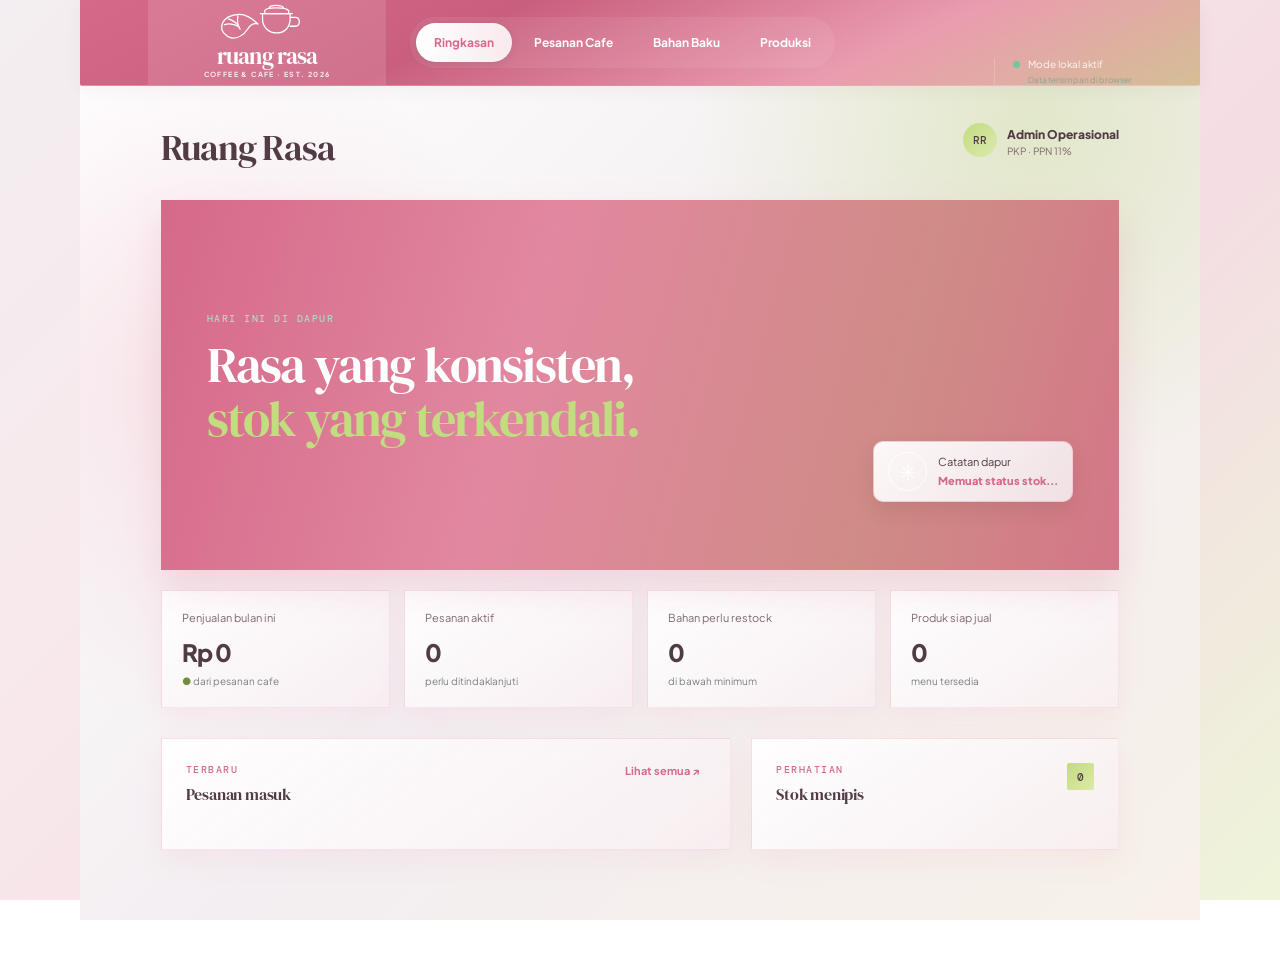
==== index.html @ 70f633cb "Add files via upload" ====
<!doctype html>
<html lang="id">
<head>
  <meta charset="UTF-8">
  <meta name="viewport" content="width=device-width, initial-scale=1.0">
  <title>Ruang Rasa | Penjualan & Persediaan</title>
  <link rel="preconnect" href="https://fonts.googleapis.com">
  <link rel="preconnect" href="https://fonts.gstatic.com" crossorigin>
  <link href="https://fonts.googleapis.com/css2?family=DM+Mono:wght@400;500&family=DM+Serif+Display:ital@0;1&family=Plus+Jakarta+Sans:wght@400;500;600;700;800&display=swap" rel="stylesheet">
  <link rel="stylesheet" href="styles.css">
  <link rel="stylesheet" href="theme.css">
</head>
<body>
  <div class="app-shell">
    <aside class="sidebar">
      <div class="brand" aria-label="Logo Ruang Rasa"><div class="brand-art"><svg viewBox="0 0 150 72" role="img" aria-hidden="true"><g class="logo-drawing"><path d="M69 18h37v7c0 12-8 19-18 19S69 37 69 25v-7Z"/><path d="M66 18h43M72 14c2-5 29-5 32 0v4H72v-4ZM78 10c1-4 17-4 19 0"/><path d="M106 23h7c7 0 7 12 0 12h-7"/><path d="M28 51c-9-3-16-10-13-19 3-8 12-13 23-13 10 0 18 6 25 13-7-2-11 2-14 7-4 6-10 12-21 12Z"/><path d="M18 33c7-3 13-1 20 3M23 25c5 1 9 4 13 8M36 21c-1 6-1 12 3 18"/></g></svg></div><div class="brand-copy"><strong>ruang rasa</strong><small>COFFEE &amp; CAFE · EST. 2026</small></div></div>
      <nav>
        <button class="nav-item active" data-view="dashboard"><span>⌂</span> Ringkasan</button>
        <button class="nav-item" data-view="orders"><span>↗</span> Pesanan Cafe</button>
        <button class="nav-item" data-view="inventory"><span>◫</span> Bahan Baku</button>
        <button class="nav-item" data-view="production"><span>✦</span> Produksi</button>
      </nav>
      <div class="sidebar-footer"><span class="status-dot"></span><span id="connection-status">Mode lokal aktif</span><small id="connection-mode">Data tersimpan di browser</small></div>
    </aside>

    <main class="main-content">
      <header class="topbar"><div><p class="eyebrow" id="current-date"></p><h1 id="page-title">Ruang Rasa</h1></div><div class="user-chip"><span>RR</span><div><strong>Admin Operasional</strong><small>PKP · PPN 11%</small></div></div></header>
      <div id="notice" class="notice" hidden></div>

      <section id="dashboard-view" class="view active-view">
        <div class="hero-strip"><div><span class="eyebrow light">HARI INI DI DAPUR</span><h2>Rasa yang konsisten,<br><em>stok yang terkendali.</em></h2></div><div class="hero-note"><span class="hero-icon">✳</span><span>Catatan dapur<br><strong id="low-stock-note">Memuat status stok...</strong></span></div></div>
        <div class="metrics"><article><span class="metric-label">Penjualan bulan ini</span><strong id="metric-sales">Rp 0</strong><small><b class="positive">●</b> dari pesanan cafe</small></article><article><span class="metric-label">Pesanan aktif</span><strong id="metric-orders">0</strong><small>perlu ditindaklanjuti</small></article><article><span class="metric-label">Bahan perlu restock</span><strong id="metric-stock">0</strong><small>di bawah minimum</small></article><article><span class="metric-label">Produk siap jual</span><strong id="metric-products">0</strong><small>menu tersedia</small></article></div>
        <div class="content-grid"><section class="panel wide"><div class="panel-heading"><div><span class="eyebrow">TERBARU</span><h3>Pesanan masuk</h3></div><button class="text-button" data-view-link="orders">Lihat semua ↗</button></div><div id="recent-orders" class="order-list"></div></section><section class="panel"><div class="panel-heading"><div><span class="eyebrow">PERHATIAN</span><h3>Stok menipis</h3></div><span class="count-badge" id="stock-count">0</span></div><div id="low-stock-list" class="stock-list"></div></section></div>
      </section>

      <section id="orders-view" class="view"><div class="section-heading"><div><span class="eyebrow">PENJUALAN</span><h2>Pesanan cafe</h2><p>Catat pesanan makanan dan minuman dari cafe pelanggan.</p></div><button class="primary-button" id="open-order">+ Pesanan baru</button></div><div class="toolbar"><input id="order-search" type="search" placeholder="Cari cafe pelanggan..."></div><div class="panel"><div id="orders-table" class="table-wrap"></div></div></section>

      <section id="inventory-view" class="view"><div class="section-heading"><div><span class="eyebrow">PERSEDIAAN</span><h2>Bahan baku</h2><p>Pantau stok, kedaluwarsa, dan penerimaan bahan dari supplier.</p></div><div class="button-group"><button class="secondary-button" id="open-material">+ Bahan baku</button><button class="primary-button" id="open-purchase">+ Terima pembelian</button></div></div><div id="stock-monitor" class="monitor-grid"></div><div class="toolbar"><input id="material-search" type="search" placeholder="Cari bahan atau supplier..."></div><div class="panel"><div id="inventory-table" class="table-wrap"></div></div><div class="panel movement-panel"><div class="panel-heading"><div><span class="eyebrow">AUDIT STOK</span><h3>Riwayat pergerakan bahan</h3></div><select id="movement-filter" class="status-select"><option value="all">Semua bahan</option></select></div><div id="movement-table" class="table-wrap"></div></div></section>

      <section id="production-view" class="view"><div class="section-heading"><div><span class="eyebrow">DAPUR</span><h2>Produksi menu</h2><p>Kurangi bahan baku dan tambahkan stok produk jadi dari resep.</p></div><button class="secondary-button" id="open-product">+ Produk menu</button></div><div class="production-layout"><div class="panel production-card"><span class="eyebrow">BATCH BARU</span><h3>Catat hasil produksi</h3><form id="production-form"><label>Produk<select id="production-product" required></select></label><label>Jumlah dibuat<input id="production-quantity" type="number" min="1" value="1" required></label><button class="primary-button" type="submit">Simpan produksi <span>→</span></button></form></div><div class="panel"><div class="panel-heading"><div><span class="eyebrow">MENU</span><h3>Stok produk jadi</h3></div></div><div class="toolbar compact"><input id="product-search" type="search" placeholder="Cari produk..."></div><div id="product-list" class="product-list"></div></div></div></section>
    </main>
  </div>

  <dialog id="order-dialog"><form method="dialog" id="order-form"><button class="close-button" value="cancel" aria-label="Tutup">×</button><span class="eyebrow">PESANAN BARU</span><h2>Siapkan pesanan cafe</h2><label>Nama cafe pelanggan<input id="cafe-name" required placeholder="Contoh: Kopi Sore"></label><label>Produk<select id="order-product" required></select></label><label>Jumlah<input id="order-quantity" type="number" min="1" value="1" required></label><div class="price-preview">Subtotal <strong id="order-preview">Rp 0</strong></div><button class="primary-button" type="submit">Buat pesanan →</button></form></dialog>
  <dialog id="purchase-dialog"><form method="dialog" id="purchase-form"><button class="close-button" value="cancel" aria-label="Tutup">×</button><span class="eyebrow">PENERIMAAN BAHAN</span><h2>Terima pembelian</h2><label>Bahan baku<select id="purchase-material" required></select></label><label>Jumlah diterima<input id="purchase-quantity" type="number" min="0.01" step="0.01" required></label><div class="form-hint">Stok akan langsung bertambah setelah disimpan.</div><button class="primary-button" type="submit">Tambah ke stok →</button></form></dialog>
  <dialog id="material-dialog"><form method="dialog" id="material-form"><button type="button" class="close-button" value="cancel" aria-label="Tutup">×</button><span class="eyebrow">MASTER BAHAN BAKU</span><h2 id="material-dialog-title">Tambah bahan baku</h2><input id="material-id" type="hidden"><label>Nama bahan<input id="material-name" required></label><div class="form-columns"><label>Satuan<input id="material-unit" required placeholder="kg, liter, pcs"></label><label>Stok awal<input id="material-stock" type="number" min="0" step="0.01" value="0" required></label></div><div class="form-columns"><label>Minimum stok<input id="material-minimum" type="number" min="0" step="0.01" value="0" required></label><label>Kedaluwarsa<input id="material-expiry" type="date"></label></div><label>Supplier<input id="material-supplier"></label><button class="primary-button" type="submit">Simpan bahan →</button></form></dialog>
  <dialog id="product-dialog"><form method="dialog" id="product-form"><button class="close-button" value="cancel" aria-label="Tutup">×</button><span class="eyebrow">MASTER PRODUK</span><h2 id="product-dialog-title">Tambah produk menu</h2><input id="product-id" type="hidden"><label>Nama produk<input id="product-name" required></label><div class="form-columns"><label>Kategori<select id="product-category"><option>Makanan</option><option>Minuman</option></select></label><label>Harga jual<input id="product-price" type="number" min="0" step="100" required></label></div><label>Stok produk jadi<input id="product-stock" type="number" min="0" step="1" value="0" required></label><div class="form-hint">Resep awal dapat diatur di database Supabase pada kolom recipe.</div><button class="primary-button" type="submit">Simpan produk →</button></form></dialog>
  <script src="app.js"></script>
</body>
</html>
---- styles.css ----
/* Ruang Rasa visual refresh: warm cafe workspace with top navigation. */
.app-shell{display:block;min-height:100vh;background:#f6f0e7}
.sidebar{position:sticky;top:0;z-index:20;width:100%;height:auto;min-height:76px;padding:0 5.5%;background:#fffaf3;color:#3d3029;border-bottom:1px solid #e8ded2;display:flex;flex-direction:row;align-items:center;gap:42px;box-shadow:0 4px 18px rgba(70,48,30,.05)}
.brand{padding:0;gap:11px;min-width:205px}.brand-mark{background:#b9663e;color:#fff3e8;border-radius:12px;width:37px;height:37px}.brand strong{color:#3d3029;font-size:16px}.brand small{color:#a28b7a}
.sidebar nav{display:flex;align-items:center;gap:4px;flex:1}.nav-item{width:auto;margin:0;padding:28px 15px;border-radius:0;background:transparent;color:#967f6d;font-size:11px;font-weight:700;position:relative}.nav-item span{font-size:17px;color:#b9663e}.nav-item.active,.nav-item:hover{background:transparent;color:#3d3029}.nav-item.active:after{content:'';position:absolute;left:14px;right:14px;bottom:0;height:3px;background:#b9663e;border-radius:3px 3px 0 0}
.sidebar-footer{margin:0;padding:0 0 0 20px;border-top:0;border-left:1px solid #e8ded2;color:#8d7767;white-space:nowrap;font-size:10px}.sidebar-footer small{color:#ae9887;margin-top:4px;padding-left:15px}
.main-content{width:100%;margin-left:0;padding:40px 5.5% 70px;background:linear-gradient(180deg,#f6f0e7 0,#fbf8f2 230px,#f7f8f4 100%)}
.topbar{margin-bottom:30px}.eyebrow{color:#a17d67;letter-spacing:1.5px}.topbar h1{color:#3d3029;font-size:30px;letter-spacing:-1.3px}.user-chip>span{background:#f1d9c6;color:#a65632}.user-chip small{color:#a17d67}
.hero-strip{min-height:218px;padding:38px 42px;border-radius:14px;background:#734631;box-shadow:0 16px 30px rgba(100,57,33,.16)}.hero-strip:after{border-color:rgba(255,235,214,.2);right:11%;top:-95px}.hero-strip h2{font-size:38px;letter-spacing:-1.8px}.hero-strip em{color:#f4c49f}.hero-note{color:#f0d9c8}.hero-icon{border-color:rgba(255,235,214,.45)}
.metrics{gap:14px;margin:18px 0 30px}.metrics article{border:1px solid #eadfd3;border-radius:10px;padding:20px;background:rgba(255,255,255,.86);box-shadow:0 8px 25px rgba(84,54,33,.05)}.metric-label{color:#9a8475}.metrics strong{color:#3d3029;font-size:24px}.positive{color:#568264}
.content-grid{gap:18px}.panel{border:1px solid #e8ded2;border-radius:10px;box-shadow:0 8px 25px rgba(84,54,33,.045);padding:24px}.panel h3{color:#3d3029}.text-button{color:#a75634}.count-badge{background:#f8e7d9;color:#b9663e}.order-row,.stock-row{border-color:#f0e8df}.pill{background:#edf5ed;color:#568264}.stock-row .stock-alert,.stock-alert{color:#b9663e}
.section-heading h2{color:#3d3029;font-size:31px}.section-heading p{color:#957e6c}.primary-button{background:#b9663e;border-radius:7px;box-shadow:0 6px 15px rgba(185,102,62,.2)}.primary-button:hover{background:#96502f}.secondary-button{background:#fff8ef;border-color:#e9cbb6;color:#a75634;border-radius:7px}
.toolbar input,input,select{border-color:#e6dbd0;background:#fffdfa}.toolbar input:focus,input:focus,select:focus{border-color:#c47a55;box-shadow:0 0 0 3px rgba(196,122,85,.1)}.data-table th{color:#a17d67}.data-table td{border-color:#f0e8df}.product-item{border-color:#eadfd3;border-radius:8px;background:#fffaf4}.product-item b{color:#568264}.monitor-card{border-color:#eadfd3;border-radius:9px;box-shadow:0 8px 25px rgba(84,54,33,.045)}.monitor-card.alert{border-color:#edc1a6;background:#fff7f1}.movement-panel{margin-top:18px}
@media(max-width:900px){.sidebar{padding:0 4%;gap:16px}.brand{min-width:auto}.sidebar nav{overflow:auto}.nav-item{padding:25px 11px}.sidebar-footer{display:none}.main-content{padding:30px 4%}.monitor-grid{grid-template-columns:repeat(2,1fr)}}
@media(max-width:580px){.sidebar{min-height:64px}.brand{min-width:38px}.brand>div{display:none}.sidebar nav{gap:0}.nav-item{padding:22px 9px;font-size:0}.nav-item span{font-size:18px}.nav-item.active:after{left:8px;right:8px}.main-content{padding:24px 4%}.topbar h1{font-size:23px}.hero-strip{padding:28px 25px;min-height:190px}.hero-strip h2{font-size:28px}.monitor-grid{grid-template-columns:1fr}.section-heading h2{font-size:27px}}
 .monitor-grid{display:grid;grid-template-columns:repeat(3,1fr);gap:12px;margin-bottom:17px}.monitor-card{background:#fff;border:1px solid var(--line);padding:17px;box-shadow:var(--shadow)}.monitor-card.alert{border-color:#f0c7b9;background:#fffaf7}.monitor-card strong{display:block;font-size:13px}.monitor-card .monitor-value{font:500 20px 'DM Mono';margin:12px 0 5px}.monitor-card small{color:var(--muted);font-size:10px}.monitor-card .trend-down{color:var(--orange)}.monitor-card .trend-up{color:var(--green)}.movement-panel{margin-top:17px}.movement-type{font:500 10px 'DM Mono';padding:5px 8px;border-radius:20px}.movement-type.consume{background:#fff0e8;color:var(--orange)}.movement-type.receive{background:#edf7f0;color:var(--green)}.movement-type.adjust{background:#f1f3f1;color:var(--muted)}
.button-group{display:flex;gap:8px;align-items:center}.secondary-button{padding:11px 14px;background:#edf5f0;color:var(--green);border:1px solid #cfe3d7;border-radius:5px;font-weight:700;font-size:11px}.secondary-button:hover{background:#dceee4}.toolbar{display:flex;justify-content:flex-end;margin:-8px 0 12px}.toolbar input{max-width:280px;margin:0;background:#fff}.toolbar.compact{margin:0 0 12px}.action-group{display:flex;gap:6px;align-items:center;white-space:nowrap}.icon-button{padding:6px 8px;border:1px solid var(--line);border-radius:4px;background:#fff;color:var(--green);font-size:11px}.icon-button:hover{background:#edf5f0}.icon-button.danger{color:#b34e43}.icon-button.danger:hover{background:#fff0ef}.status-select{width:auto;min-width:105px;padding:7px;margin:0;font-size:11px}.stock-alert{color:var(--orange)}.form-columns{display:grid;grid-template-columns:1fr 1fr;gap:12px}.product-item{position:relative}.product-item .action-group{margin-top:12px}.product-item .icon-button{font-size:10px}.empty-state{padding:22px 0;color:var(--muted);font-size:12px}@media(max-width:580px){.button-group{width:100%}.button-group button{flex:1}.form-columns{grid-template-columns:1fr}.toolbar{justify-content:stretch}.toolbar input{max-width:none}.data-table{min-width:680px}}
:root{--ink:#17201d;--muted:#7a827d;--line:#e3e8e3;--paper:#f7f8f4;--white:#fff;--mint:#d7eee3;--green:#24765b;--orange:#df7950;--yellow:#f3c667;--shadow:0 14px 35px rgba(30,53,43,.07)}*{box-sizing:border-box}body{margin:0;background:var(--paper);color:var(--ink);font:14px 'Manrope',sans-serif}button,input,select{font:inherit}button{cursor:pointer;border:0}.app-shell{display:flex;min-height:100vh}.sidebar{width:246px;background:#19241f;color:#d9e5df;display:flex;flex-direction:column;padding:28px 18px;position:fixed;inset:0 auto 0 0}.brand{display:flex;align-items:center;gap:11px;padding:0 10px 46px}.brand-mark{display:grid;place-items:center;width:33px;height:33px;border-radius:10px;background:var(--yellow);color:#18231e;font:bold 16px 'DM Mono'}strong{font-weight:800}.brand strong{display:block;font-size:15px;letter-spacing:-.5px}.brand small,.user-chip small{display:block;color:#8f9d96;font-size:10px;margin-top:3px}.nav-item{display:flex;align-items:center;gap:13px;width:100%;padding:13px 13px;margin:3px 0;border-radius:8px;background:transparent;color:#91a099;text-align:left}.nav-item span{width:19px;font-size:18px;text-align:center}.nav-item.active,.nav-item:hover{background:#2b3d35;color:#fff}.sidebar-footer{margin-top:auto;border-top:1px solid #324139;padding:17px 11px;color:#91a099;font-size:11px}.sidebar-footer small{display:block;padding-left:15px;margin-top:9px;color:#617068}.status-dot{display:inline-block;width:7px;height:7px;border-radius:50%;background:#71c89e;margin-right:8px}.main-content{width:calc(100% - 246px);margin-left:246px;padding:34px 5.5% 60px}.topbar{display:flex;align-items:flex-start;justify-content:space-between;margin-bottom:38px}.eyebrow{display:block;color:var(--muted);font:500 10px 'DM Mono';letter-spacing:1.2px}.topbar h1{font-size:27px;letter-spacing:-1.2px;margin:8px 0 0}.user-chip{display:flex;align-items:center;gap:10px;padding-top:3px}.user-chip>span{display:grid;place-items:center;width:34px;height:34px;border-radius:50%;background:var(--mint);color:var(--green);font:500 11px 'DM Mono'}.user-chip strong{font-size:12px}.hero-strip{display:flex;justify-content:space-between;align-items:center;min-height:195px;padding:30px 36px;background:#3d6858;color:#f5f8f1;border-radius:4px;position:relative;overflow:hidden}.hero-strip:after{content:'';position:absolute;width:260px;height:260px;border:1px solid rgba(255,255,255,.16);border-radius:50%;right:80px;top:-105px}.hero-strip h2{font-size:32px;line-height:1.1;letter-spacing:-1.5px;margin:12px 0}.hero-strip em{font-style:normal;color:#d7eee3}.eyebrow.light{color:#b4d5c5}.hero-note{display:flex;align-items:center;gap:11px;z-index:1;color:#d7e9e0;font-size:11px;line-height:1.7}.hero-icon{display:grid;place-items:center;border:1px solid rgba(255,255,255,.35);width:39px;height:39px;border-radius:50%;font-size:21px}.hero-note strong{color:#fff}.metrics{display:grid;grid-template-columns:repeat(4,1fr);gap:13px;margin:17px 0 28px}.metrics article{background:var(--white);border:1px solid var(--line);padding:18px 19px;box-shadow:var(--shadow)}.metric-label{display:block;color:var(--muted);font-size:11px;margin-bottom:13px}.metrics strong{display:block;font-size:23px;letter-spacing:-1px}.metrics small{display:block;color:var(--muted);font-size:10px;margin-top:8px}.positive{color:var(--green)}.content-grid{display:grid;grid-template-columns:1.55fr 1fr;gap:17px}.panel{background:var(--white);border:1px solid var(--line);padding:22px;box-shadow:var(--shadow)}.panel-heading{display:flex;align-items:flex-start;justify-content:space-between;margin-bottom:20px}.panel h3{font-size:16px;margin:7px 0 0;letter-spacing:-.4px}.text-button{color:var(--green);background:none;font-size:11px;font-weight:700}.count-badge{display:grid;place-items:center;background:#fff0e8;color:var(--orange);border-radius:50%;width:27px;height:27px;font:500 11px 'DM Mono'}.order-list,.stock-list{display:flex;flex-direction:column;gap:5px}.order-row,.stock-row{display:flex;justify-content:space-between;align-items:center;padding:13px 0;border-top:1px solid #edf0ed}.order-row:first-child,.stock-row:first-child{border-top:0}.order-name{font-weight:700;font-size:12px}.order-meta,.stock-row small{display:block;color:var(--muted);font-size:10px;margin-top:4px}.order-value{font:500 11px 'DM Mono'}.pill{font:500 9px 'DM Mono';padding:5px 8px;border-radius:20px;background:#f2f6f3;color:var(--green)}.stock-row .stock-alert{color:var(--orange)}.view{display:none}.active-view{display:block}.section-heading{display:flex;justify-content:space-between;align-items:end;margin-bottom:23px}.section-heading h2{font-size:29px;letter-spacing:-1.2px;margin:8px 0 5px}.section-heading p{margin:0;color:var(--muted);font-size:12px}.primary-button{padding:12px 16px;background:var(--green);color:#fff;border-radius:5px;font-weight:700;font-size:11px;box-shadow:0 5px 12px rgba(36,118,91,.17)}.primary-button:hover{background:#185942}.table-wrap{overflow:auto}.data-table{width:100%;border-collapse:collapse;text-align:left}.data-table th{color:var(--muted);font:500 10px 'DM Mono';letter-spacing:.5px;text-transform:uppercase;padding:0 12px 13px}.data-table td{border-top:1px solid #edf0ed;padding:14px 12px;font-size:12px}.data-table td:first-child,.data-table th:first-child{padding-left:0}.data-table td:last-child,.data-table th:last-child{padding-right:0}.production-layout{display:grid;grid-template-columns:330px 1fr;gap:17px}.production-card h3{font-size:20px;margin:9px 0 25px}form label{display:block;color:var(--muted);font-size:11px;font-weight:700;margin:15px 0}input,select{width:100%;border:1px solid var(--line);padding:12px;border-radius:4px;background:#fbfcfa;color:var(--ink);outline:none;margin-top:7px}input:focus,select:focus{border-color:var(--green)}form .primary-button{margin-top:12px;width:100%}.product-list{display:grid;grid-template-columns:repeat(2,1fr);gap:10px}.product-item{padding:15px;background:#f8faf7;border:1px solid var(--line)}.product-item strong{font-size:12px}.product-item small{display:block;color:var(--muted);font-size:10px;margin:6px 0 14px}.product-item b{font:500 12px 'DM Mono';color:var(--green)}.notice{padding:11px 15px;background:#fff2df;border:1px solid #f5d4a7;color:#845a27;margin:-17px 0 20px;border-radius:4px;font-size:12px}.notice.error{background:#fff0ef;border-color:#edbfbb;color:#993d38}dialog{border:0;padding:0;background:transparent}dialog::backdrop{background:rgba(24,36,31,.42)}dialog form{background:#fff;padding:28px;width:min(410px,calc(100vw - 30px));position:relative;box-shadow:0 20px 60px rgba(0,0,0,.2)}dialog h2{font-size:22px;letter-spacing:-.8px;margin:8px 0 20px}.close-button{position:absolute;right:16px;top:13px;background:none;font-size:25px;color:var(--muted)}.price-preview{display:flex;justify-content:space-between;padding:14px 0;border-top:1px solid var(--line);border-bottom:1px solid var(--line);font-size:12px;color:var(--muted);margin:19px 0}.price-preview strong{color:var(--ink)}.form-hint{font-size:11px;color:var(--muted);margin:18px 0}@media(max-width:900px){.sidebar{width:75px;padding:22px 10px}.brand{padding:0 10px 40px}.brand>div,.nav-item:not(.active)::after,.nav-item{font-size:0}.nav-item span{font-size:18px}.nav-item{justify-content:center;padding:13px 0}.sidebar-footer{font-size:0;padding:15px 5px}.sidebar-footer small{display:none}.main-content{width:calc(100% - 75px);margin-left:75px;padding:25px 4%}.metrics{grid-template-columns:repeat(2,1fr)}.content-grid,.production-layout{grid-template-columns:1fr}}@media(max-width:580px){.topbar h1{font-size:21px}.user-chip div{display:none}.hero-strip{padding:24px;min-height:180px}.hero-strip h2{font-size:25px}.hero-note{display:none}.metrics{gap:8px}.metrics article{padding:14px}.metrics strong{font-size:18px}.content-grid,.product-list{grid-template-columns:1fr}.section-heading{align-items:start;gap:14px;flex-direction:column}.section-heading h2{font-size:25px}}
---- theme.css ----
/* Ruang Rasa visual refresh: warm cafe workspace with top navigation. */
.app-shell{display:block;min-height:100vh;background:#f6f0e7}
.sidebar{position:sticky;top:0;z-index:20;width:100%;height:auto;min-height:86px;padding:0 5.5%;background:#fffaf3;color:#3d3029;border-bottom:1px solid #e8ded2;display:flex;flex-direction:row;align-items:center;gap:24px;box-shadow:0 4px 18px rgba(70,48,30,.05)}
.brand{display:flex;flex-direction:column;align-items:center;justify-content:center;gap:0;min-width:238px;padding:8px 12px 7px;margin:-1px 0;background:#fff;line-height:1}.brand-art{height:39px;display:flex;align-items:center;justify-content:center}.brand-art svg{width:112px;height:54px;overflow:visible}.logo-drawing{fill:none;stroke:#4a1e17;stroke-width:1.7;stroke-linecap:round;stroke-linejoin:round}.brand-copy{display:flex;align-items:center;flex-direction:column;gap:3px}.brand-copy strong{color:#4a1e17;font:400 28px/.8 'DM Serif Display',serif;letter-spacing:-1.6px;text-transform:none;white-space:nowrap}.brand-copy small{color:#a04d43;font:700 7px/1 'Plus Jakarta Sans',sans-serif;letter-spacing:1.25px;white-space:nowrap}
.sidebar nav{display:flex;align-items:center;gap:4px;flex:1;max-width:max-content;padding:6px;border-radius:28px;background:#eaf4df}.nav-item{width:auto;margin:0;padding:12px 18px;border-radius:22px;background:transparent;color:#06777c;font-size:12px;font-weight:700;position:relative;white-space:nowrap}.nav-item span{display:none}.nav-item.active,.nav-item:hover{background:#fff;color:#06777c;box-shadow:0 2px 7px rgba(26,91,73,.12)}.nav-item.active:after{display:none}
.sidebar-footer{margin-left:auto;padding:0 0 0 18px;border-top:0;border-left:1px solid #dce9d8;color:#5f8985;white-space:nowrap;font-size:10px}.sidebar-footer small{color:#85a59e;margin-top:4px;padding-left:15px}
.main-content{width:100%;margin-left:0;padding:40px 5.5% 70px;background:linear-gradient(180deg,#f8fbf1 0,#fbfcf7 230px,#f7f8f4 100%)}
.topbar{margin-bottom:30px}.eyebrow{color:#67948e;letter-spacing:1.5px}.topbar h1{color:#164e57;font-size:30px;letter-spacing:-1.3px}.user-chip>span{background:#d9f0e1;color:#08777c}.user-chip small{color:#67948e}
.hero-strip{min-height:285px;padding:42px 46px;border-radius:16px;background-image:linear-gradient(90deg,rgba(49,34,25,.9) 0%,rgba(49,34,25,.68) 43%,rgba(49,34,25,.14) 100%),url('https://portal-gcs-cdn.majoo.id/v2/img/new-hero-fnb-sobis.webp');background-color:#734631;background-position:center;background-size:cover;box-shadow:0 18px 34px rgba(100,57,33,.18)}.hero-strip:after{border-color:rgba(255,235,214,.24);right:11%;top:-95px}.hero-strip h2{max-width:500px;font-size:40px;letter-spacing:-1.8px}.hero-strip em{color:#ffc49d}.hero-note{color:#f9e9dc;background:rgba(49,34,25,.28);padding:10px 14px;border-radius:10px;backdrop-filter:blur(5px)}.hero-icon{border-color:rgba(255,235,214,.55)}
.metrics{gap:14px;margin:18px 0 30px}.metrics article{border:1px solid #dfeadb;border-radius:10px;padding:20px;background:rgba(255,255,255,.9);box-shadow:0 8px 25px rgba(31,93,78,.05)}.metric-label{color:#78938c}.metrics strong{color:#164e57;font-size:24px}.positive{color:#3f9270}
.content-grid{gap:18px}.panel{border:1px solid #dfeadb;border-radius:10px;box-shadow:0 8px 25px rgba(31,93,78,.045);padding:24px}.panel h3{color:#164e57}.text-button{color:#08777c}.count-badge{background:#e4f3e5;color:#258a77}.order-row,.stock-row{border-color:#e8f0e5}.pill{background:#e8f5e8;color:#3f9270}.stock-row .stock-alert,.stock-alert{color:#d27755}
.section-heading h2{color:#164e57;font-size:31px}.section-heading p{color:#6e918a}.primary-button{background:#20b7ad;border-radius:7px;box-shadow:0 6px 15px rgba(32,183,173,.23)}.primary-button:hover{background:#099b99}.secondary-button{background:#f2f9e9;border-color:#cbe6ca;color:#08777c;border-radius:7px}
.toolbar input,input,select{border-color:#dfeadb;background:#fff}.toolbar input:focus,input:focus,select:focus{border-color:#20b7ad;box-shadow:0 0 0 3px rgba(32,183,173,.1)}.data-table th{color:#67948e}.data-table td{border-color:#e8f0e5}.product-item{border-color:#dfeadb;border-radius:8px;background:#fbfdf8}.product-item b{color:#3f9270}.monitor-card{border-color:#dfeadb;border-radius:9px;box-shadow:0 8px 25px rgba(31,93,78,.045)}.monitor-card.alert{border-color:#f0c7b9;background:#fffaf7}.movement-panel{margin-top:18px}
@media(max-width:900px){.sidebar{padding:0 4%;gap:16px}.brand{min-width:auto}.sidebar nav{overflow:auto}.nav-item{padding:12px 13px}.sidebar-footer{display:none}.main-content{padding:30px 4%}.monitor-grid{grid-template-columns:repeat(2,1fr)}}
@media(max-width:580px){.sidebar{min-height:70px}.brand{min-width:38px}.brand>div{display:none}.sidebar nav{gap:2px;padding:5px;max-width:none;overflow-x:auto}.nav-item{padding:11px 13px;font-size:11px}.nav-item span{display:none}.main-content{padding:24px 4%}.topbar h1{font-size:23px}.hero-strip{padding:28px 25px;min-height:240px;background-position:62% center}.hero-strip h2{font-size:28px}.hero-note{display:none}.monitor-grid{grid-template-columns:1fr}}

/* Editorial coffee landing treatment, while preserving the operational UI. */
body{background:#f6cba5}
.app-shell{max-width:1240px;margin:0 auto;background:#f6cba5;padding-bottom:40px}
.sidebar{max-width:1120px;margin:0 auto;border-radius:0 0 2px 2px;background:#fff}
.main-content{max-width:1120px;margin:0 auto;padding:34px 6.5% 70px;background:#fff}
.topbar{margin-bottom:34px}.topbar h1{font:600 34px/1 'Fraunces',serif;color:#4a1e17;letter-spacing:-1.4px}
.hero-strip{display:flex;align-items:center;min-height:370px;padding:52px 46px;border-radius:0;background-color:#fff;background-image:linear-gradient(90deg,#fff 0%,#fff 39%,rgba(255,255,255,.92) 49%,rgba(255,255,255,0) 68%),url('https://portal-gcs-cdn.majoo.id/v2/img/new-hero-fnb-sobis.webp');background-position:center,right center;background-size:100% 100%,58% 100%;background-repeat:no-repeat;box-shadow:none;overflow:hidden;color:#54211a}.hero-strip:after{display:none}.hero-strip h2{max-width:470px;margin:13px 0;font:600 48px/1.08 'Fraunces',serif;letter-spacing:-2px;color:#54211a}.hero-strip em{color:#c94f48}.hero-note{align-self:flex-end;margin:0 0 16px auto;background:#fff;color:#54211a;border:1px solid #ecd8c8;box-shadow:0 9px 20px rgba(102,47,32,.12);backdrop-filter:none}.hero-note strong{color:#c94f48}.hero-icon{border-color:#c94f48;color:#c94f48}
.metrics{margin-top:20px}.metrics article{border-radius:0;border-color:#f0e1d5;box-shadow:0 7px 18px rgba(102,47,32,.055)}.metrics strong{color:#54211a}.panel{border-radius:0;border-color:#f0e1d5;box-shadow:0 7px 18px rgba(102,47,32,.045)}.panel h3{color:#54211a}.content-grid{gap:20px}.section-heading h2{font-family:'Fraunces',serif;color:#54211a}.primary-button{background:#c94f48;border-radius:3px;box-shadow:0 5px 12px rgba(201,79,72,.2)}.primary-button:hover{background:#a83d38}.secondary-button{border-radius:3px;background:#fff8f2;border-color:#eccfc0;color:#a7423b}.eyebrow{color:#a8473e}.text-button{color:#a7423b}.count-badge{border-radius:2px;background:#fae6dc;color:#c94f48}.pill{border-radius:2px;background:#f8e6df;color:#a7423b}
.toolbar input,input,select{border-radius:2px;border-color:#ebd8cb}.product-item,.monitor-card{border-radius:2px;background:#fffdfa;border-color:#f0e1d5}.movement-panel{border-radius:0}
@media(max-width:900px){.app-shell{padding-bottom:20px}.main-content{padding:30px 4%}.hero-strip{background-size:100% 100%,58% 100%}}
@media(max-width:580px){body{background:#fff}.app-shell{padding:0}.sidebar,.main-content{max-width:none}.main-content{padding:24px 4%}.hero-strip{min-height:390px;padding:30px 24px;align-items:flex-start;background-image:linear-gradient(180deg,#fff 0%,#fff 46%,rgba(255,255,255,.1) 75%),url('https://portal-gcs-cdn.majoo.id/v2/img/new-hero-fnb-sobis.webp');background-position:center,center bottom;background-size:100% 100%,100% 63%}.hero-strip h2{font-size:37px}.hero-note{display:none}}

/* Classy editorial typography with a contemporary interface voice. */
body,button,input,select{font-family:'Plus Jakarta Sans',sans-serif}
.brand strong,.topbar h1,.hero-strip h2,.section-heading h2,.panel h3,.production-card h3,dialog h2{font-family:'DM Serif Display',serif;font-weight:400}
.brand-mark .bean-r{font-family:'DM Serif Display',serif}
.brand strong{font-size:23px;letter-spacing:-.9px}.brand small{font-family:'Plus Jakarta Sans',sans-serif;font-weight:700;letter-spacing:1.4px}
.topbar h1{font-size:36px;letter-spacing:-1.2px}.hero-strip h2{font-size:50px;letter-spacing:-1.8px}.section-heading h2{font-size:34px;letter-spacing:-.8px}.panel h3{letter-spacing:-.2px}.eyebrow{font-family:'DM Mono',monospace;font-weight:500}
@media(max-width:580px){.topbar h1{font-size:29px}.hero-strip h2{font-size:37px}.section-heading h2{font-size:30px}}
@media(max-width:900px){.brand{min-width:190px}.brand-copy strong{font-size:24px}.brand-copy small{font-size:6.5px}.brand-art svg{width:96px}}
@media(max-width:580px){.brand{min-width:145px;padding:5px 4px}.brand-art{height:28px}.brand-art svg{width:80px;height:42px}.brand-copy{display:flex!important}.brand-copy strong{font-size:19px}.brand-copy small{font-size:5px;letter-spacing:.8px}.sidebar nav{flex:1}.nav-item{padding:11px 10px;font-size:10px}}

/* Unified signature palette: espresso, ivory and copper. */
:root{--espresso:#2d211d;--espresso-soft:#65463b;--ivory:#f6f0e5;--paper-ivory:#fbf8f1;--copper:#b86443;--copper-dark:#91452f;--sage:#65856f}
body{background:var(--ivory);color:var(--espresso)}
.app-shell{background:var(--ivory)}
.sidebar{background:var(--paper-ivory);border-color:#e5d9ca}.brand{background:var(--paper-ivory)}.brand-copy strong{color:var(--espresso)}.brand-copy small{color:var(--copper-dark)}.logo-drawing{stroke:var(--espresso)}
.sidebar nav{background:#e9eee1}.nav-item{color:#557269}.nav-item.active,.nav-item:hover{color:var(--espresso);background:#fffdf8}.sidebar-footer{border-color:#e5d9ca;color:var(--sage)}.sidebar-footer small{color:#8da195}
.main-content{background:linear-gradient(180deg,var(--ivory) 0,#fbf8f1 260px,#f8f8f3 100%)}.topbar h1{color:var(--espresso)}.eyebrow{color:var(--copper-dark)}.user-chip>span{background:#ead9c8;color:var(--copper-dark)}.user-chip small{color:var(--copper-dark)}
.hero-strip{background-color:var(--espresso);background-image:linear-gradient(90deg,rgba(45,33,29,.94) 0%,rgba(45,33,29,.73) 43%,rgba(45,33,29,.16) 100%),url('https://portal-gcs-cdn.majoo.id/v2/img/new-hero-fnb-sobis.webp');box-shadow:0 18px 34px rgba(45,33,29,.16)}.hero-strip h2{color:#fff9ef}.hero-strip em{color:#e9a27f}.hero-note{color:var(--espresso);border-color:#ead6c5}.hero-note strong{color:var(--copper-dark)}.hero-icon{border-color:var(--copper);color:var(--copper)}
.metrics article,.panel{border-color:#e8ded0;background:#fffdfa;box-shadow:0 8px 22px rgba(45,33,29,.055)}.metric-label{color:#8d7668}.metrics strong,.panel h3,.section-heading h2{color:var(--espresso)}.positive,.product-item b{color:var(--sage)}.text-button{color:var(--copper-dark)}.count-badge{background:#f4e3d6;color:var(--copper-dark)}.order-row,.stock-row,.data-table td{border-color:#eee5da}.pill{background:#e7f0e6;color:var(--sage)}.stock-row .stock-alert,.stock-alert{color:var(--copper)}
.primary-button{background:var(--copper);box-shadow:0 6px 15px rgba(184,100,67,.2)}.primary-button:hover{background:var(--copper-dark)}.secondary-button{background:#f6eee5;border-color:#e4cbbb;color:var(--copper-dark)}.toolbar input,input,select{border-color:#e4d8ca;background:#fffdfa}.toolbar input:focus,input:focus,select:focus{border-color:var(--copper);box-shadow:0 0 0 3px rgba(184,100,67,.11)}.data-table th{color:var(--copper-dark)}.product-item,.monitor-card{border-color:#e8ded0;background:#fffdfa}.monitor-card.alert{border-color:#dfb49b;background:#fff8f2}.movement-type.consume{background:#f8e5da;color:var(--copper-dark)}.movement-type.receive{background:#e7f0e6;color:var(--sage)}

/* =========================================
   RUANG RASA - SOFT LIME ROSE GRADIENT
   ========================================= */

:root{
  --lime:#C2DC80;
  --pink:#EA9CAF;
  --rose:#D56989;
  --soft:#F3EEF1;

  --text-dark:#513B45;
  --text-soft:#806873;
  --white:#FFFFFF;
}

/* =========================
   BODY
   ========================= */

body{
  background:
    linear-gradient(
      135deg,
      #F3EEF1 0%,
      #F8E8EB 35%,
      #F4DDE3 65%,
      #EEF4D9 100%
    );

  background-attachment:fixed;
  color:var(--text-dark);
}

.app-shell{
  background:transparent;
}

.main-content{
  background:
    radial-gradient(
      circle at 85% 5%,
      rgba(194,220,128,.35),
      transparent 28%
    ),
    radial-gradient(
      circle at 10% 35%,
      rgba(234,156,175,.22),
      transparent 30%
    ),
    linear-gradient(
      135deg,
      #FFFFFF 0%,
      #F3EEF1 50%,
      #F7F1E9 100%
    );
}

/* =========================
   SIDEBAR
   ========================= */

.sidebar{
  background:
    linear-gradient(
      155deg,
      #D56989 0%,
      #C95F7E 35%,
      #EA9CAF 70%,
      #C2DC80 125%
    );

  border-color:rgba(255,255,255,.25);
}

.brand{
  background:rgba(255,255,255,.12);
  border-color:rgba(255,255,255,.20);
}

.brand-copy strong{
  color:#FFFFFF;
}

.brand-copy small{
  color:#FCEEF1;
}

.logo-drawing{
  stroke:#FFFFFF;
}

.sidebar nav{
  background:rgba(255,255,255,.07);
}

.nav-item{
  color:#FFFFFF;
  transition:.25s ease;
}

.nav-item:hover{
  background:
    linear-gradient(
      90deg,
      rgba(194,220,128,.90),
      rgba(234,156,175,.75)
    );

  color:var(--text-dark);
}

.nav-item.active{
  background:
    linear-gradient(
      90deg,
      #FFFFFF,
      #F8E9ED
    );

  color:var(--rose);
}

.sidebar-footer{
  border-color:rgba(255,255,255,.20);
  color:#FFF5F7;
}

/* =========================
   HEADER
   ========================= */

.eyebrow{
  color:var(--rose);
}

.topbar h1{
  color:var(--text-dark);
}

.user-chip>span{
  background:
    linear-gradient(
      135deg,
      var(--lime),
      #DCEAAE
    );

  color:var(--text-dark);
}

.user-chip small{
  color:var(--text-soft);
}

/* =========================
   HERO
   FOTO TETAP ADA
   ========================= */

.hero-strip{
  background-color:var(--rose);

  background-image:
    linear-gradient(
      105deg,
      rgba(213,105,137,.88) 0%,
      rgba(234,156,175,.60) 38%,
      rgba(194,220,128,.30) 75%,
      rgba(194,220,128,.12) 100%
    ),
    url('https://portal-gcs-cdn.majoo.id/v2/img/new-hero-fnb-sobis.webp');

  background-position:center;
  background-size:cover;

  box-shadow:
    0 18px 34px rgba(213,105,137,.18);
}

.hero-strip h2{
  color:#FFFFFF;
}

.hero-strip em{
  color:var(--lime);
}

.hero-note{
  color:var(--text-dark);

  background:
    linear-gradient(
      135deg,
      rgba(255,255,255,.94),
      rgba(243,238,241,.88)
    );

  border-color:rgba(234,156,175,.45);
}

.hero-note strong{
  color:var(--rose);
}

.hero-icon{
  border-color:#FFFFFF;
  color:#FFFFFF;
}

/* =========================
   DASHBOARD CARDS
   ========================= */

.metrics article,
.panel{
  background:
    linear-gradient(
      145deg,
      rgba(255,255,255,.96),
      rgba(248,238,241,.90)
    );

  border-color:rgba(213,105,137,.16);

  box-shadow:
    0 10px 28px rgba(213,105,137,.08);
}

.metric-label{
  color:var(--text-soft);
}

.metrics strong,
.panel h3,
.section-heading h2{
  color:var(--text-dark);
}

.positive{
  color:#718E3F;
}

.text-button{
  color:var(--rose);
}

.count-badge{
  background:
    linear-gradient(
      135deg,
      var(--lime),
      #DCE9A9
    );

  color:var(--text-dark);
}

.order-row,
.stock-row,
.data-table td{
  border-color:rgba(213,105,137,.12);
}

.pill{
  background:
    linear-gradient(
      135deg,
      #E7F0C7,
      #F4E2E6
    );

  color:#687844;
}

.stock-alert{
  color:var(--rose);
}

/* =========================
   BUTTON
   ========================= */

.primary-button{
  background:
    linear-gradient(
      135deg,
      #D56989 0%,
      #C95F7E 48%,
      #EA9CAF 100%
    );

  color:#FFFFFF;

  box-shadow:
    0 7px 18px rgba(213,105,137,.25);
}

.primary-button:hover{
  background:
    linear-gradient(
      135deg,
      #C45675,
      #D56989,
      #C2DC80
    );
}

.secondary-button{
  background:
    linear-gradient(
      135deg,
      #F5E4E8,
      #EAF0D8
    );

  border-color:rgba(194,220,128,.65);
  color:var(--text-dark);
}

.secondary-button:hover{
  background:
    linear-gradient(
      135deg,
      var(--pink),
      var(--lime)
    );
}

/* =========================
   INPUT
   ========================= */

.toolbar input,
input,
select{
  background:
    linear-gradient(
      135deg,
      #FFFFFF,
      #F8F1F3
    );

  border-color:rgba(213,105,137,.22);
  color:var(--text-dark);
}

.toolbar input:focus,
input:focus,
select:focus{
  border-color:var(--rose);

  box-shadow:
    0 0 0 3px rgba(234,156,175,.22);
}

/* =========================
   PRODUCT & STOCK
   ========================= */

.product-item,
.monitor-card{
  background:
    linear-gradient(
      145deg,
      rgba(255,255,255,.95),
      rgba(243,238,241,.85),
      rgba(242,247,224,.55)
    );

  border-color:rgba(213,105,137,.14);

  box-shadow:
    0 7px 20px rgba(213,105,137,.07);
}

.product-item b{
  color:var(--rose);
}

.monitor-card.alert{
  background:
    linear-gradient(
      135deg,
      #FBE8ED,
      #F2F6DE
    );

  border-color:rgba(234,156,175,.55);
}

/* =========================
   TABLE
   ========================= */

.data-table th{
  color:var(--rose);
}

.data-table tr:hover{
  background:
    linear-gradient(
      90deg,
      #FFF4F6,
      #F4F8E6
    );
}

/* =========================
   DIALOG
   ========================= */

dialog form{
  background:
    linear-gradient(
      145deg,
      #FFFFFF,
      #FBF1F4,
      #F5F8E9
    );

  border-color:rgba(213,105,137,.18);
}

.close-button{
  color:var(--text-soft);
}

.close-button:hover{
  background:
    linear-gradient(
      135deg,
      var(--pink),
      var(--lime)
    );

  color:#FFFFFF;
}

/* =========================
   NOTICE
   ========================= */

.notice{
  background:
    linear-gradient(
      135deg,
      #FBE8ED,
      #F1F5DD
    );

  border-color:rgba(234,156,175,.55);
  color:var(--text-dark);
}

.notice.error{
  background:
    linear-gradient(
      135deg,
      #F8E0E6,
      #F4E8E9
    );

  border-color:var(--rose);
  color:#763D4F;
}

/* =========================
   STOCK MOVEMENT
   ========================= */

.movement-type.receive{
  background:
    linear-gradient(
      135deg,
      #E5F0C6,
      #F2E9DD
    );

  color:#617536;
}

.movement-type.consume{
  background:
    linear-gradient(
      135deg,
      #F8E0E6,
      #F1E8EC
    );

  color:#8B4C5D;
}
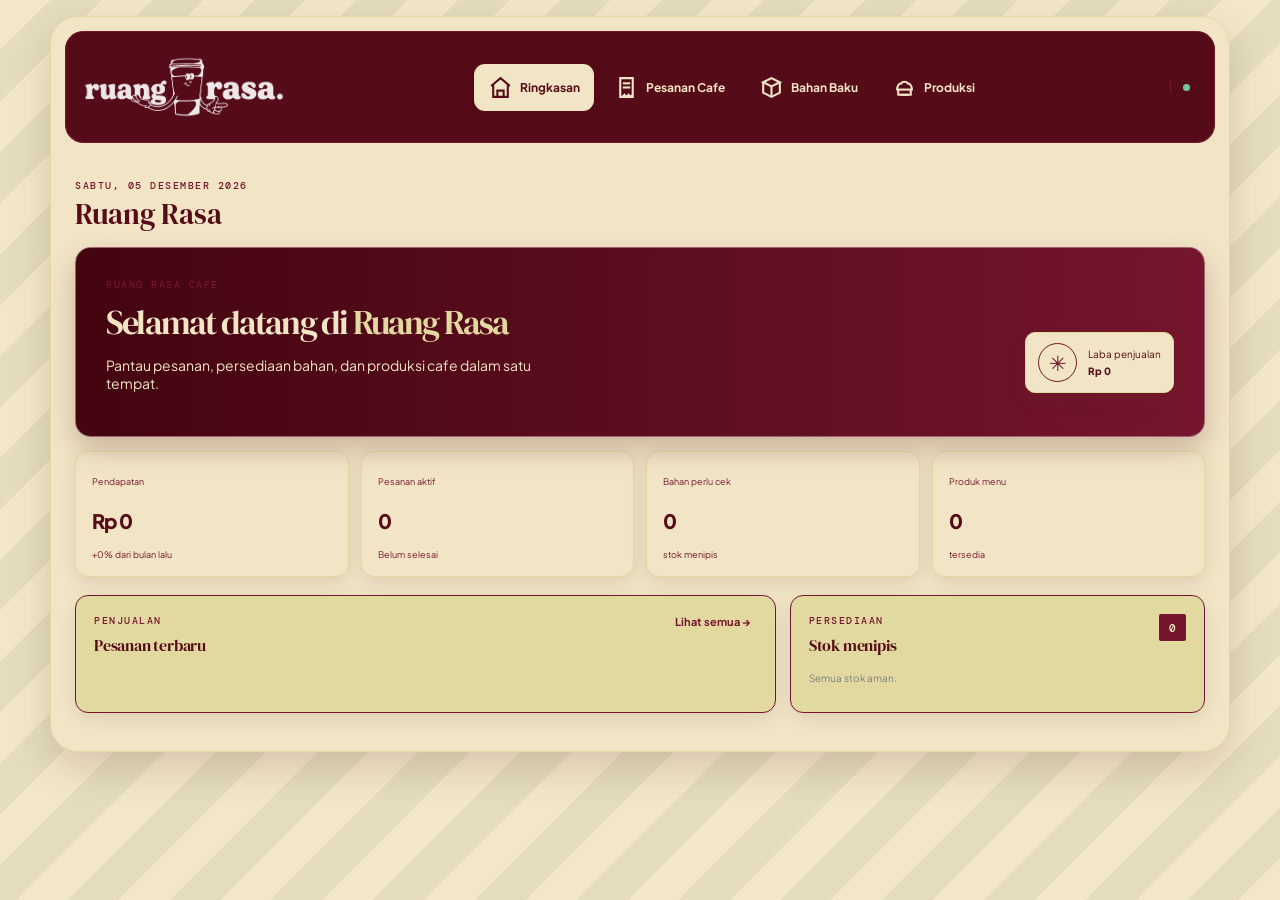
==== commit 9a836614: "Add files via upload" ====
--- a/index.html
+++ b/index.html
@@ -3,48 +3,13 @@
 <head>
   <meta charset="UTF-8">
   <meta name="viewport" content="width=device-width, initial-scale=1.0">
-  <title>Ruang Rasa | Penjualan & Persediaan</title>
-  <link rel="preconnect" href="https://fonts.googleapis.com">
-  <link rel="preconnect" href="https://fonts.gstatic.com" crossorigin>
-  <link href="https://fonts.googleapis.com/css2?family=DM+Mono:wght@400;500&family=DM+Serif+Display:ital@0;1&family=Plus+Jakarta+Sans:wght@400;500;600;700;800&display=swap" rel="stylesheet">
-  <link rel="stylesheet" href="styles.css">
-  <link rel="stylesheet" href="theme.css">
+  <meta http-equiv="refresh" content="0; url=./frontend/index.html">
+  <title>Membuka Ruang Rasa...</title>
+  <script>
+    window.location.replace(new URL('./frontend/index.html', window.location.href));
+  </script>
 </head>
 <body>
-  <div class="app-shell">
-    <aside class="sidebar">
-      <div class="brand" aria-label="Logo Ruang Rasa"><div class="brand-art"><svg viewBox="0 0 150 72" role="img" aria-hidden="true"><g class="logo-drawing"><path d="M69 18h37v7c0 12-8 19-18 19S69 37 69 25v-7Z"/><path d="M66 18h43M72 14c2-5 29-5 32 0v4H72v-4ZM78 10c1-4 17-4 19 0"/><path d="M106 23h7c7 0 7 12 0 12h-7"/><path d="M28 51c-9-3-16-10-13-19 3-8 12-13 23-13 10 0 18 6 25 13-7-2-11 2-14 7-4 6-10 12-21 12Z"/><path d="M18 33c7-3 13-1 20 3M23 25c5 1 9 4 13 8M36 21c-1 6-1 12 3 18"/></g></svg></div><div class="brand-copy"><strong>ruang rasa</strong><small>COFFEE &amp; CAFE · EST. 2026</small></div></div>
-      <nav>
-        <button class="nav-item active" data-view="dashboard"><span>⌂</span> Ringkasan</button>
-        <button class="nav-item" data-view="orders"><span>↗</span> Pesanan Cafe</button>
-        <button class="nav-item" data-view="inventory"><span>◫</span> Bahan Baku</button>
-        <button class="nav-item" data-view="production"><span>✦</span> Produksi</button>
-      </nav>
-      <div class="sidebar-footer"><span class="status-dot"></span><span id="connection-status">Mode lokal aktif</span><small id="connection-mode">Data tersimpan di browser</small></div>
-    </aside>
-
-    <main class="main-content">
-      <header class="topbar"><div><p class="eyebrow" id="current-date"></p><h1 id="page-title">Ruang Rasa</h1></div><div class="user-chip"><span>RR</span><div><strong>Admin Operasional</strong><small>PKP · PPN 11%</small></div></div></header>
-      <div id="notice" class="notice" hidden></div>
-
-      <section id="dashboard-view" class="view active-view">
-        <div class="hero-strip"><div><span class="eyebrow light">HARI INI DI DAPUR</span><h2>Rasa yang konsisten,<br><em>stok yang terkendali.</em></h2></div><div class="hero-note"><span class="hero-icon">✳</span><span>Catatan dapur<br><strong id="low-stock-note">Memuat status stok...</strong></span></div></div>
-        <div class="metrics"><article><span class="metric-label">Penjualan bulan ini</span><strong id="metric-sales">Rp 0</strong><small><b class="positive">●</b> dari pesanan cafe</small></article><article><span class="metric-label">Pesanan aktif</span><strong id="metric-orders">0</strong><small>perlu ditindaklanjuti</small></article><article><span class="metric-label">Bahan perlu restock</span><strong id="metric-stock">0</strong><small>di bawah minimum</small></article><article><span class="metric-label">Produk siap jual</span><strong id="metric-products">0</strong><small>menu tersedia</small></article></div>
-        <div class="content-grid"><section class="panel wide"><div class="panel-heading"><div><span class="eyebrow">TERBARU</span><h3>Pesanan masuk</h3></div><button class="text-button" data-view-link="orders">Lihat semua ↗</button></div><div id="recent-orders" class="order-list"></div></section><section class="panel"><div class="panel-heading"><div><span class="eyebrow">PERHATIAN</span><h3>Stok menipis</h3></div><span class="count-badge" id="stock-count">0</span></div><div id="low-stock-list" class="stock-list"></div></section></div>
-      </section>
-
-      <section id="orders-view" class="view"><div class="section-heading"><div><span class="eyebrow">PENJUALAN</span><h2>Pesanan cafe</h2><p>Catat pesanan makanan dan minuman dari cafe pelanggan.</p></div><button class="primary-button" id="open-order">+ Pesanan baru</button></div><div class="toolbar"><input id="order-search" type="search" placeholder="Cari cafe pelanggan..."></div><div class="panel"><div id="orders-table" class="table-wrap"></div></div></section>
-
-      <section id="inventory-view" class="view"><div class="section-heading"><div><span class="eyebrow">PERSEDIAAN</span><h2>Bahan baku</h2><p>Pantau stok, kedaluwarsa, dan penerimaan bahan dari supplier.</p></div><div class="button-group"><button class="secondary-button" id="open-material">+ Bahan baku</button><button class="primary-button" id="open-purchase">+ Terima pembelian</button></div></div><div id="stock-monitor" class="monitor-grid"></div><div class="toolbar"><input id="material-search" type="search" placeholder="Cari bahan atau supplier..."></div><div class="panel"><div id="inventory-table" class="table-wrap"></div></div><div class="panel movement-panel"><div class="panel-heading"><div><span class="eyebrow">AUDIT STOK</span><h3>Riwayat pergerakan bahan</h3></div><select id="movement-filter" class="status-select"><option value="all">Semua bahan</option></select></div><div id="movement-table" class="table-wrap"></div></div></section>
-
-      <section id="production-view" class="view"><div class="section-heading"><div><span class="eyebrow">DAPUR</span><h2>Produksi menu</h2><p>Kurangi bahan baku dan tambahkan stok produk jadi dari resep.</p></div><button class="secondary-button" id="open-product">+ Produk menu</button></div><div class="production-layout"><div class="panel production-card"><span class="eyebrow">BATCH BARU</span><h3>Catat hasil produksi</h3><form id="production-form"><label>Produk<select id="production-product" required></select></label><label>Jumlah dibuat<input id="production-quantity" type="number" min="1" value="1" required></label><button class="primary-button" type="submit">Simpan produksi <span>→</span></button></form></div><div class="panel"><div class="panel-heading"><div><span class="eyebrow">MENU</span><h3>Stok produk jadi</h3></div></div><div class="toolbar compact"><input id="product-search" type="search" placeholder="Cari produk..."></div><div id="product-list" class="product-list"></div></div></div></section>
-    </main>
-  </div>
-
-  <dialog id="order-dialog"><form method="dialog" id="order-form"><button class="close-button" value="cancel" aria-label="Tutup">×</button><span class="eyebrow">PESANAN BARU</span><h2>Siapkan pesanan cafe</h2><label>Nama cafe pelanggan<input id="cafe-name" required placeholder="Contoh: Kopi Sore"></label><label>Produk<select id="order-product" required></select></label><label>Jumlah<input id="order-quantity" type="number" min="1" value="1" required></label><div class="price-preview">Subtotal <strong id="order-preview">Rp 0</strong></div><button class="primary-button" type="submit">Buat pesanan →</button></form></dialog>
-  <dialog id="purchase-dialog"><form method="dialog" id="purchase-form"><button class="close-button" value="cancel" aria-label="Tutup">×</button><span class="eyebrow">PENERIMAAN BAHAN</span><h2>Terima pembelian</h2><label>Bahan baku<select id="purchase-material" required></select></label><label>Jumlah diterima<input id="purchase-quantity" type="number" min="0.01" step="0.01" required></label><div class="form-hint">Stok akan langsung bertambah setelah disimpan.</div><button class="primary-button" type="submit">Tambah ke stok →</button></form></dialog>
-  <dialog id="material-dialog"><form method="dialog" id="material-form"><button type="button" class="close-button" value="cancel" aria-label="Tutup">×</button><span class="eyebrow">MASTER BAHAN BAKU</span><h2 id="material-dialog-title">Tambah bahan baku</h2><input id="material-id" type="hidden"><label>Nama bahan<input id="material-name" required></label><div class="form-columns"><label>Satuan<input id="material-unit" required placeholder="kg, liter, pcs"></label><label>Stok awal<input id="material-stock" type="number" min="0" step="0.01" value="0" required></label></div><div class="form-columns"><label>Minimum stok<input id="material-minimum" type="number" min="0" step="0.01" value="0" required></label><label>Kedaluwarsa<input id="material-expiry" type="date"></label></div><label>Supplier<input id="material-supplier"></label><button class="primary-button" type="submit">Simpan bahan →</button></form></dialog>
-  <dialog id="product-dialog"><form method="dialog" id="product-form"><button class="close-button" value="cancel" aria-label="Tutup">×</button><span class="eyebrow">MASTER PRODUK</span><h2 id="product-dialog-title">Tambah produk menu</h2><input id="product-id" type="hidden"><label>Nama produk<input id="product-name" required></label><div class="form-columns"><label>Kategori<select id="product-category"><option>Makanan</option><option>Minuman</option></select></label><label>Harga jual<input id="product-price" type="number" min="0" step="100" required></label></div><label>Stok produk jadi<input id="product-stock" type="number" min="0" step="1" value="0" required></label><div class="form-hint">Resep awal dapat diatur di database Supabase pada kolom recipe.</div><button class="primary-button" type="submit">Simpan produk →</button></form></dialog>
-  <script src="app.js"></script>
+  <p>Aplikasi sedang dibuka. Jika tidak berpindah otomatis, <a href="./frontend/index.html">buka Ruang Rasa</a>.</p>
 </body>
 </html>
